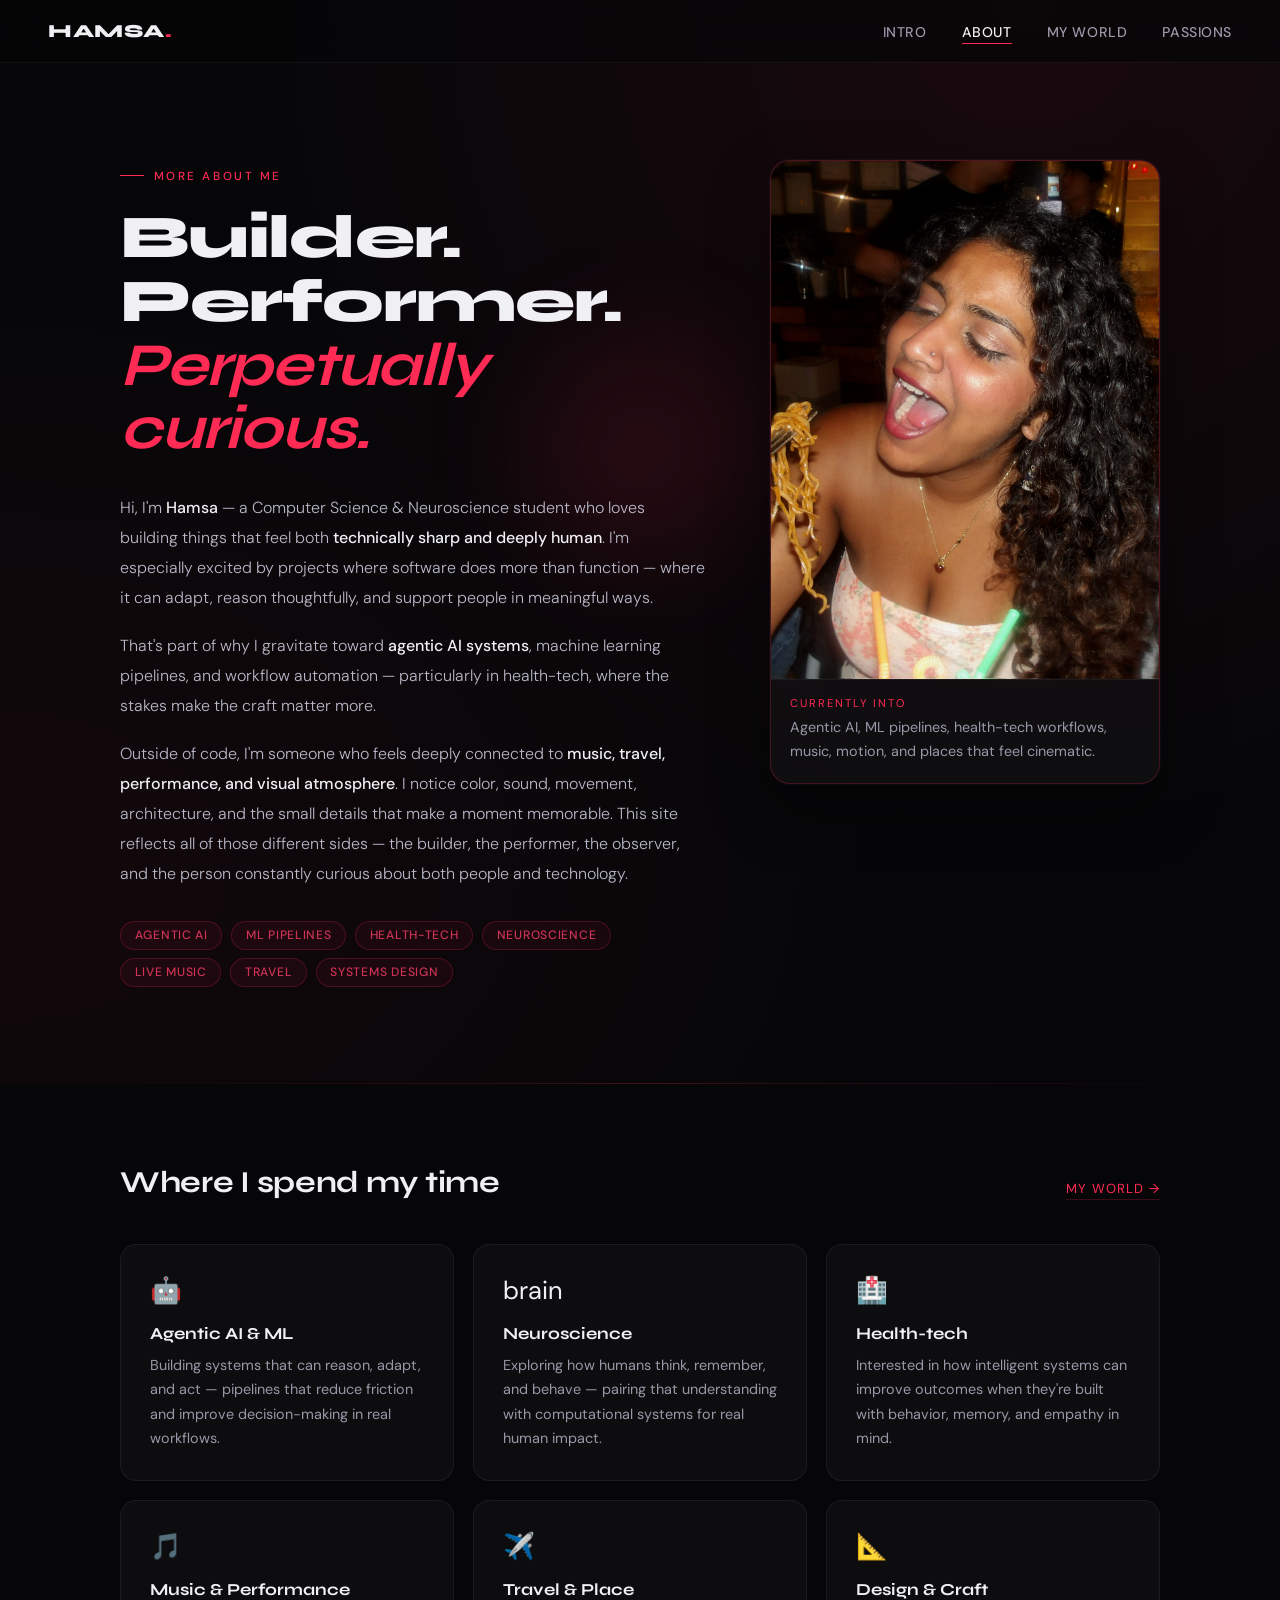
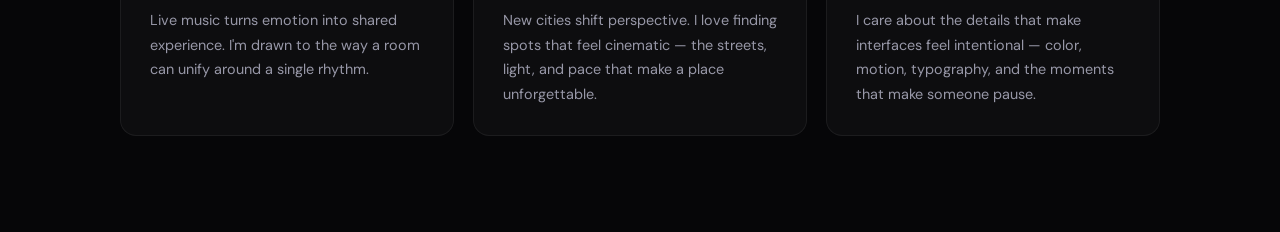
==== home.html @ f6004023 "Remove stats strip and associated CSS styles Removed the stats strip and related styles from the hom" ====
<!DOCTYPE html>
<html lang="en">
<head>
  <meta charset="UTF-8">
  <meta name="viewport" content="width=device-width, initial-scale=1.0">
  <title>Hamsa | Home</title>
  <link rel="preconnect" href="https://fonts.googleapis.com">
  <link rel="preconnect" href="https://fonts.gstatic.com" crossorigin>
  <link href="https://fonts.googleapis.com/css2?family=Syne:wght@400;500;600;700;800&family=DM+Sans:ital,wght@0,300;0,400;0,500;1,300&display=swap" rel="stylesheet">
  <style>
    *, *::before, *::after {
      box-sizing: border-box;
      margin: 0;
      padding: 0;
    }

    :root {
      --red: #ff2b54;
      --red-dim: rgba(255, 43, 84, 0.18);
      --red-line: rgba(255, 43, 84, 0.22);
      --bg: #060608;
      --bg2: #0a0a0d;
      --text: #f0f0f4;
      --muted: #9898a8;
      --card-bg: rgba(255,255,255,0.03);
    }

    html {
      scroll-behavior: smooth;
    }

    body {
      font-family: 'DM Sans', sans-serif;
      background: var(--bg);
      color: var(--text);
      min-height: 100vh;
      overflow-x: hidden;
    }

    /* ── Ambient cursor glow ── */
    #pageGlow {
      position: fixed;
      width: 380px;
      height: 380px;
      border-radius: 50%;
      background: radial-gradient(circle, rgba(255,43,84,0.13) 0%, rgba(255,43,84,0.05) 40%, transparent 70%);
      filter: blur(32px);
      pointer-events: none;
      transform: translate(-50%, -50%);
      left: 50%; top: 50%;
      z-index: 0;
      transition: left 0.08s, top 0.08s;
    }

    /* ── Nav ── */
    nav {
      position: fixed;
      top: 0; left: 0; right: 0;
      z-index: 100;
      display: flex;
      align-items: center;
      justify-content: space-between;
      padding: 1.25rem 3rem;
      background: rgba(6,6,8,0.72);
      backdrop-filter: blur(18px);
      -webkit-backdrop-filter: blur(18px);
      border-bottom: 1px solid rgba(255,255,255,0.05);
    }

    .nav-logo {
      font-family: 'Syne', sans-serif;
      font-weight: 800;
      font-size: 1.15rem;
      letter-spacing: 0.04em;
      color: var(--text);
      text-decoration: none;
    }

    .nav-logo span {
      color: var(--red);
    }

    .nav-links {
      display: flex;
      gap: 2.2rem;
      list-style: none;
    }

    .nav-links a {
      font-size: 0.88rem;
      font-weight: 500;
      color: var(--muted);
      text-decoration: none;
      letter-spacing: 0.04em;
      text-transform: uppercase;
      transition: color 0.2s;
      position: relative;
    }

    .nav-links a::after {
      content: '';
      position: absolute;
      bottom: -3px; left: 0;
      width: 0; height: 1px;
      background: var(--red);
      transition: width 0.25s ease;
    }

    .nav-links a:hover,
    .nav-links a.active {
      color: var(--text);
    }

    .nav-links a:hover::after,
    .nav-links a.active::after {
      width: 100%;
    }

    /* ── Layout ── */
    .container {
      max-width: 1120px;
      margin: 0 auto;
      padding: 0 2.5rem;
      position: relative;
      z-index: 1;
    }

    /* ── About Hero ── */
    .about-hero {
      padding: 10rem 0 6rem;
      background:
        radial-gradient(ellipse at 80% 0%, rgba(255,43,84,0.08) 0%, transparent 55%),
        radial-gradient(ellipse at 0% 80%, rgba(255,43,84,0.05) 0%, transparent 50%);
    }

    .about-grid {
      display: grid;
      grid-template-columns: 1.2fr 0.8fr;
      gap: 4rem;
      align-items: start;
    }

    /* ── Left copy ── */
    .eyebrow {
      display: inline-flex;
      align-items: center;
      gap: 0.6rem;
      font-size: 0.73rem;
      font-weight: 500;
      letter-spacing: 0.22em;
      text-transform: uppercase;
      color: var(--red);
      margin-bottom: 1.4rem;
    }

    .eyebrow::before {
      content: '';
      display: block;
      width: 24px; height: 1px;
      background: var(--red);
    }

    .about-heading {
      font-family: 'Syne', sans-serif;
      font-weight: 800;
      font-size: clamp(2.4rem, 5vw, 3.8rem);
      line-height: 1.05;
      letter-spacing: -0.02em;
      color: var(--text);
      margin-bottom: 2rem;
    }

    .about-heading em {
      font-style: italic;
      font-weight: 700;
      color: var(--red);
    }

    .about-body p {
      font-size: 1rem;
      line-height: 1.88;
      color: #b8b8c8;
      margin-bottom: 1.1rem;
      font-weight: 300;
    }

    .about-body p strong {
      color: var(--text);
      font-weight: 500;
    }

    /* ── Tags row ── */
    .tag-row {
      display: flex;
      flex-wrap: wrap;
      gap: 0.55rem;
      margin-top: 2rem;
    }

    .tag {
      font-size: 0.76rem;
      font-weight: 500;
      letter-spacing: 0.06em;
      padding: 0.32rem 0.85rem;
      border-radius: 99px;
      border: 1px solid var(--red-line);
      color: #cc3355;
      background: rgba(255,43,84,0.06);
      text-transform: uppercase;
    }

    /* ── Right photo card ── */
    .photo-card {
      position: sticky;
      top: 7rem;
      border-radius: 20px;
      background: var(--card-bg);
      border: 1px solid var(--red-line);
      overflow: hidden;
      box-shadow: 0 24px 60px rgba(0,0,0,0.4), 0 0 0 1px rgba(255,255,255,0.03);
    }

    .photo-card img {
      width: 100%;
      aspect-ratio: 3/4;
      object-fit: cover;
      display: block;
      filter: brightness(0.94) contrast(1.05);
    }

    .photo-caption {
      padding: 1rem 1.2rem 1.2rem;
      border-top: 1px solid rgba(255,255,255,0.05);
    }

    .caption-chip {
      font-size: 0.7rem;
      letter-spacing: 0.18em;
      text-transform: uppercase;
      color: var(--red);
      margin-bottom: 0.4rem;
    }

    .caption-body {
      font-size: 0.9rem;
      color: var(--muted);
      line-height: 1.65;
    }

    /* ── Divider ── */
    .section-divider {
      height: 1px;
      background: linear-gradient(90deg, transparent, var(--red-line), transparent);
      margin: 0 2.5rem;
    }

    /* ── Focus areas ── */
    .focus-section {
      padding: 5rem 0 6rem;
    }

    .focus-header {
      display: flex;
      align-items: flex-end;
      justify-content: space-between;
      margin-bottom: 2.8rem;
    }

    .section-title {
      font-family: 'Syne', sans-serif;
      font-weight: 700;
      font-size: 1.9rem;
      letter-spacing: -0.01em;
      color: var(--text);
    }

    .see-more {
      font-size: 0.82rem;
      color: var(--red);
      text-decoration: none;
      letter-spacing: 0.08em;
      text-transform: uppercase;
      border-bottom: 1px solid var(--red-line);
      padding-bottom: 2px;
      transition: border-color 0.2s;
    }

    .see-more:hover {
      border-color: var(--red);
    }

    .focus-cards {
      display: grid;
      grid-template-columns: repeat(3, 1fr);
      gap: 1.2rem;
    }

    .focus-card {
      background: var(--card-bg);
      border: 1px solid rgba(255,255,255,0.06);
      border-radius: 16px;
      padding: 1.8rem;
      transition: border-color 0.25s, transform 0.25s;
      position: relative;
      overflow: hidden;
    }

    .focus-card::before {
      content: '';
      position: absolute;
      inset: 0;
      background: radial-gradient(circle at top left, rgba(255,43,84,0.08), transparent 60%);
      opacity: 0;
      transition: opacity 0.3s;
    }

    .focus-card:hover {
      border-color: var(--red-line);
      transform: translateY(-3px);
    }

    .focus-card:hover::before {
      opacity: 1;
    }

    .card-icon {
      font-size: 1.6rem;
      margin-bottom: 1rem;
    }

    .card-title {
      font-family: 'Syne', sans-serif;
      font-weight: 700;
      font-size: 1.05rem;
      color: var(--text);
      margin-bottom: 0.55rem;
    }

    .card-desc {
      font-size: 0.9rem;
      color: var(--muted);
      line-height: 1.7;
    }

    /* ── Footer ── */
    footer {
      position: relative;
      z-index: 1;
      border-top: 1px solid rgba(255,255,255,0.05);
      padding: 2rem 2.5rem;
      display: flex;
      align-items: center;
      justify-content: space-between;
    }

    .footer-note {
      font-size: 0.82rem;
      color: var(--muted);
    }

    .footer-mark {
      font-family: 'Syne', sans-serif;
      font-weight: 700;
      font-size: 0.88rem;
      color: var(--muted);
      letter-spacing: 0.06em;
    }

    .footer-mark span { color: var(--red); }

    /* ── Fade-in animation ── */
    .fade-up {
      opacity: 0;
      transform: translateY(22px);
      animation: fadeUp 0.7s ease forwards;
    }

    .fade-up:nth-child(1) { animation-delay: 0.1s; }
    .fade-up:nth-child(2) { animation-delay: 0.22s; }
    .fade-up:nth-child(3) { animation-delay: 0.34s; }

    @keyframes fadeUp {
      to { opacity: 1; transform: none; }
    }

    /* ── Responsive ── */
    @media (max-width: 960px) {
      nav { padding: 1rem 1.5rem; }
      .about-grid { grid-template-columns: 1fr; gap: 2.5rem; }
      .photo-card { position: static; }
      .photo-card img { aspect-ratio: 4/3; }
      .stats-grid { grid-template-columns: repeat(2, 1fr); }
      .focus-cards { grid-template-columns: 1fr 1fr; }
    }

    @media (max-width: 600px) {
      .container { padding: 0 1.2rem; }
      .about-hero { padding: 8rem 0 4rem; }
      .stats-grid { grid-template-columns: 1fr 1fr; }
      .focus-cards { grid-template-columns: 1fr; }
      nav { padding: 1rem 1.2rem; }
      .nav-links { gap: 1.2rem; }
      footer { flex-direction: column; gap: 0.5rem; text-align: center; }
    }
  </style>
</head>
<body>

  <div id="pageGlow"></div>

  <!-- Nav -->
  <nav>
    <a href="index.html" class="nav-logo">HAMSA<span>.</span></a>
    <ul class="nav-links">
      <li><a href="index.html">Intro</a></li>
      <li><a href="home.html" class="active">About</a></li>
      <li><a href="interests.html">My World</a></li>
      <li><a href="passions.html">Passions</a></li>
    </ul>
  </nav>

  <!-- About Hero -->
  <section class="about-hero">
    <div class="container">
      <div class="about-grid">

        <!-- Left: copy -->
        <div class="about-copy">
          <p class="eyebrow fade-up">More about me</p>

          <h1 class="about-heading fade-up">
            Builder. Performer.<br>
            <em>Perpetually curious.</em>
          </h1>

          <div class="about-body fade-up">
            <p>
              Hi, I'm <strong>Hamsa</strong> — a Computer Science &amp; Neuroscience student who loves
              building things that feel both <strong>technically sharp and deeply human</strong>.
              I'm especially excited by projects where software does more than function —
              where it can adapt, reason thoughtfully, and support people in meaningful ways.
            </p>
            <p>
              That's part of why I gravitate toward <strong>agentic AI systems</strong>, machine learning
              pipelines, and workflow automation — particularly in health-tech, where the stakes
              make the craft matter more.
            </p>
            <p>
              Outside of code, I'm someone who feels deeply connected to <strong>music, travel,
              performance, and visual atmosphere</strong>. I notice color, sound, movement,
              architecture, and the small details that make a moment memorable. This site
              reflects all of those different sides — the builder, the performer, the observer,
              and the person constantly curious about both people and technology.
            </p>
          </div>

          <div class="tag-row">
            <span class="tag">Agentic AI</span>
            <span class="tag">ML Pipelines</span>
            <span class="tag">Health-tech</span>
            <span class="tag">Neuroscience</span>
            <span class="tag">Live Music</span>
            <span class="tag">Travel</span>
            <span class="tag">Systems Design</span>
          </div>
        </div>

        <!-- Right: photo card -->
        <div class="photo-card">
          <img src="IMG_5061.JPG" alt="Hamsa">
          <div class="photo-caption">
            <p class="caption-chip">Currently into</p>
            <p class="caption-body">
              Agentic AI, ML pipelines, health-tech workflows,
              music, motion, and places that feel cinematic.
            </p>
          </div>
        </div>

      </div>
    </div>
  </section>

  <div class="section-divider"></div>

  
  <!-- Focus areas -->
  <section class="focus-section">
    <div class="container">
      <div class="focus-header">
        <h2 class="section-title">Where I spend my time</h2>
        <a href="interests.html" class="see-more">My World →</a>
      </div>

      <div class="focus-cards">
        <div class="focus-card">
          <div class="card-icon">🤖</div>
          <div class="card-title">Agentic AI & ML</div>
          <p class="card-desc">Building systems that can reason, adapt, and act — pipelines that reduce friction and improve decision-making in real workflows.</p>
        </div>
        <div class="focus-card">
          <div class="card-icon">brain</div>
          <div class="card-title">Neuroscience</div>
          <p class="card-desc">Exploring how humans think, remember, and behave — pairing that understanding with computational systems for real human impact.</p>
        </div>
        <div class="focus-card">
          <div class="card-icon">🏥</div>
          <div class="card-title">Health-tech</div>
          <p class="card-desc">Interested in how intelligent systems can improve outcomes when they're built with behavior, memory, and empathy in mind.</p>
        </div>
        <div class="focus-card">
          <div class="card-icon">🎵</div>
          <div class="card-title">Music & Performance</div>
          <p class="card-desc">Live music turns emotion into shared experience. I'm drawn to the way a room can unify around a single rhythm.</p>
        </div>
        <div class="focus-card">
          <div class="card-icon">✈️</div>
          <div class="card-title">Travel & Place</div>
          <p class="card-desc">New cities shift perspective. I love finding spots that feel cinematic — the streets, light, and pace that make a place unforgettable.</p>
        </div>
        <div class="focus-card">
          <div class="card-icon">📐</div>
          <div class="card-title">Design & Craft</div>
          <p class="card-desc">I care about the details that make interfaces feel intentional — color, motion, typography, and the moments that make someone pause.</p>
        </div>
      </div>
    </div>
  </section>

 
  <script>
    // Cursor glow
    const glow = document.getElementById('pageGlow');
    document.addEventListener('mousemove', e => {
      glow.style.left = e.clientX + 'px';
      glow.style.top  = e.clientY + 'px';
    });
  </script>
</body>
</html>
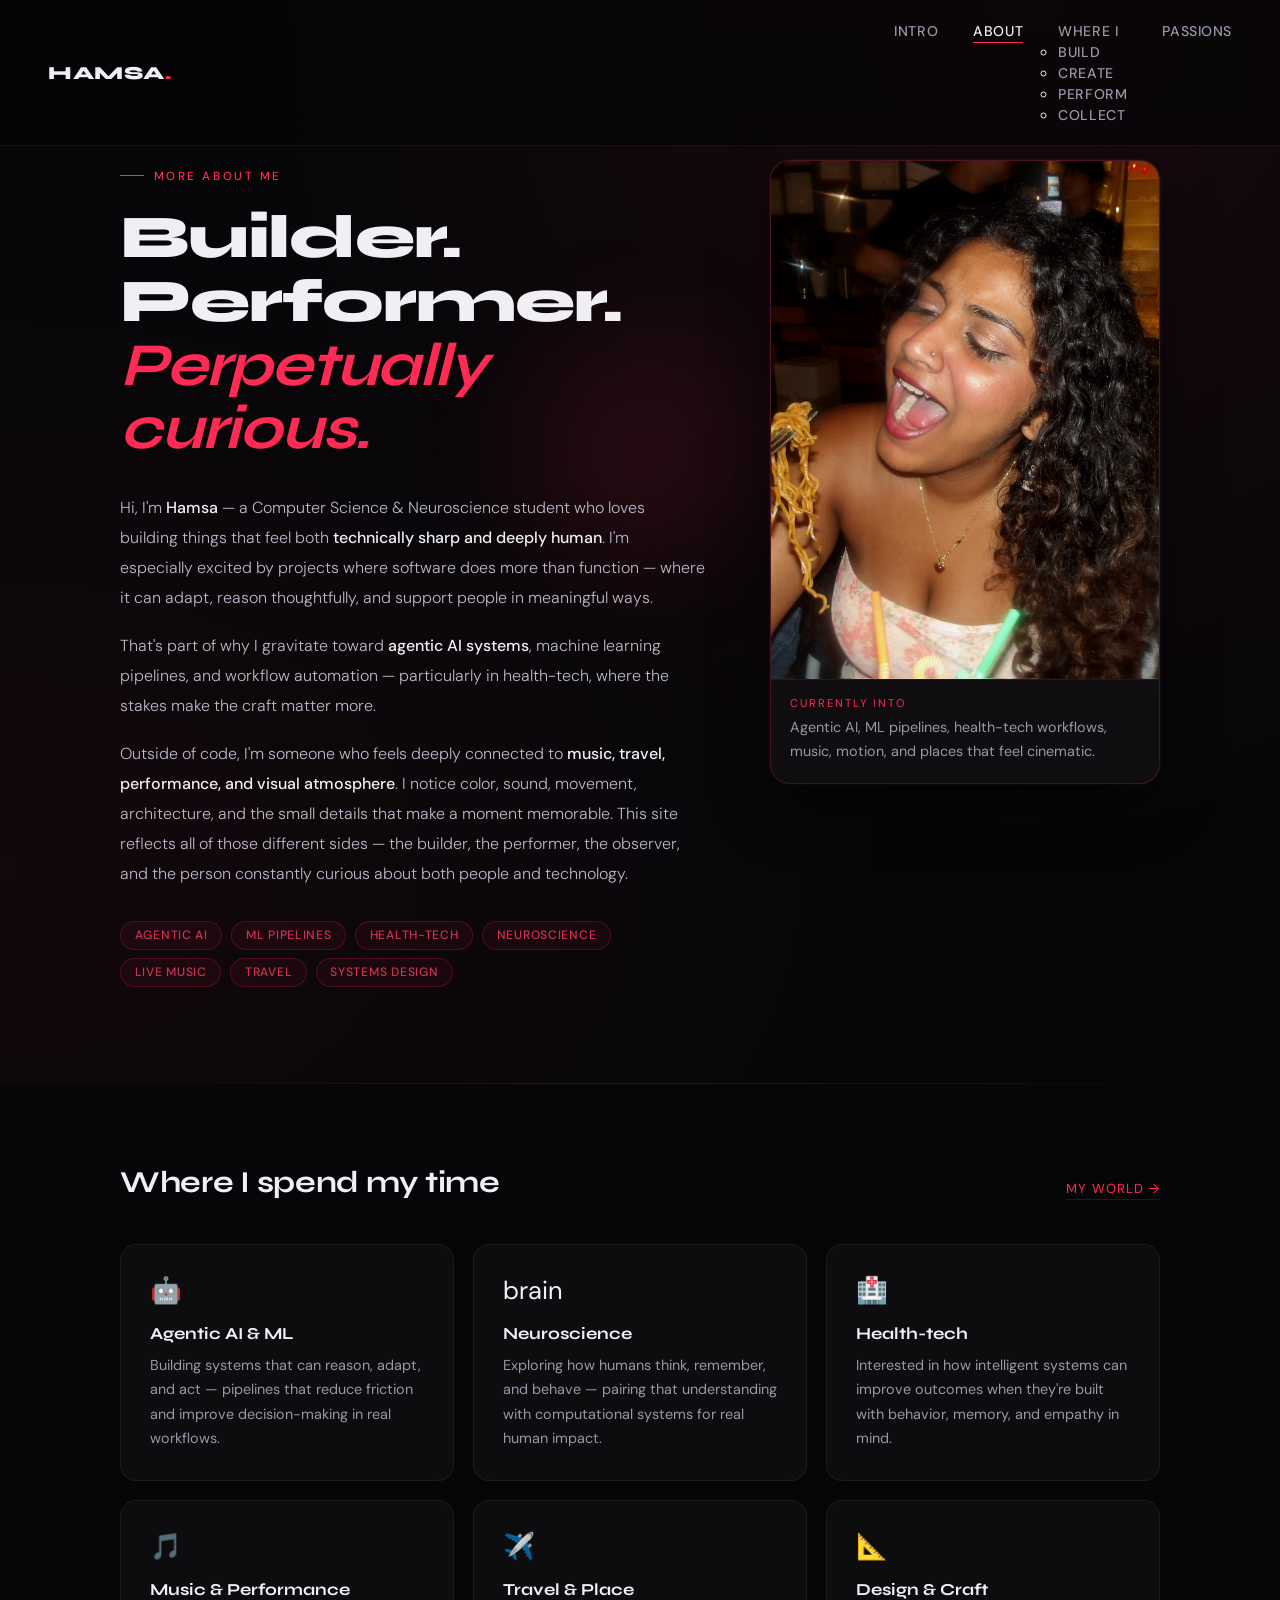
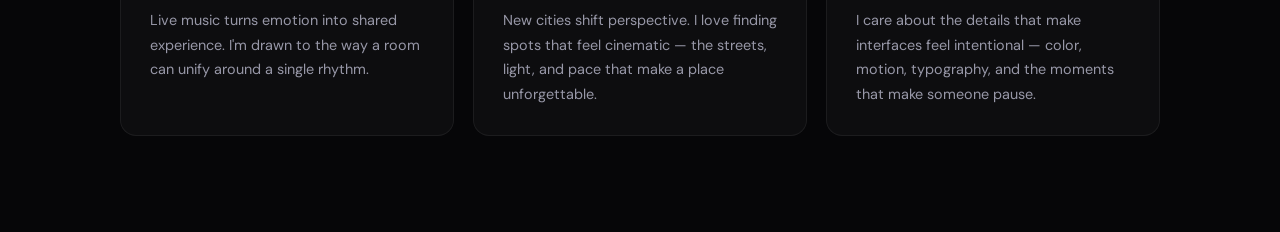
==== commit 58723ba5: "Update home.html" ====
--- a/home.html
+++ b/home.html
@@ -52,6 +52,7 @@
       transition: left 0.08s, top 0.08s;
     }
 
+    
     /* ── Nav ── */
     nav {
       position: fixed;
@@ -408,16 +409,27 @@
 
   <div id="pageGlow"></div>
 
-  <!-- Nav -->
-  <nav>
-    <a href="index.html" class="nav-logo">HAMSA<span>.</span></a>
-    <ul class="nav-links">
-      <li><a href="index.html">Intro</a></li>
-      <li><a href="home.html" class="active">About</a></li>
-      <li><a href="interests.html">My World</a></li>
-      <li><a href="passions.html">Passions</a></li>
-    </ul>
-  </nav>
+ <!-- Nav -->
+<nav>
+  <a href="index.html" class="nav-logo">HAMSA<span>.</span></a>
+
+  <ul class="nav-links">
+    <li><a href="index.html">Intro</a></li>
+    <li><a href="home.html" class="active">About</a></li>
+
+    <li class="dropdown">
+      <a href="interests.html">Where I</a>
+      <ul class="dropdown-menu">
+        <li><a href="build.html">Build</a></li>
+        <li><a href="create.html">Create</a></li>
+        <li><a href="perform.html">Perform</a></li>
+        <li><a href="perform.html">Collect</a></li>
+      </ul>
+    </li>
+
+    <li><a href="passions.html">Passions</a></li>
+  </ul>
+</nav>
 
   <!-- About Hero -->
   <section class="about-hero">
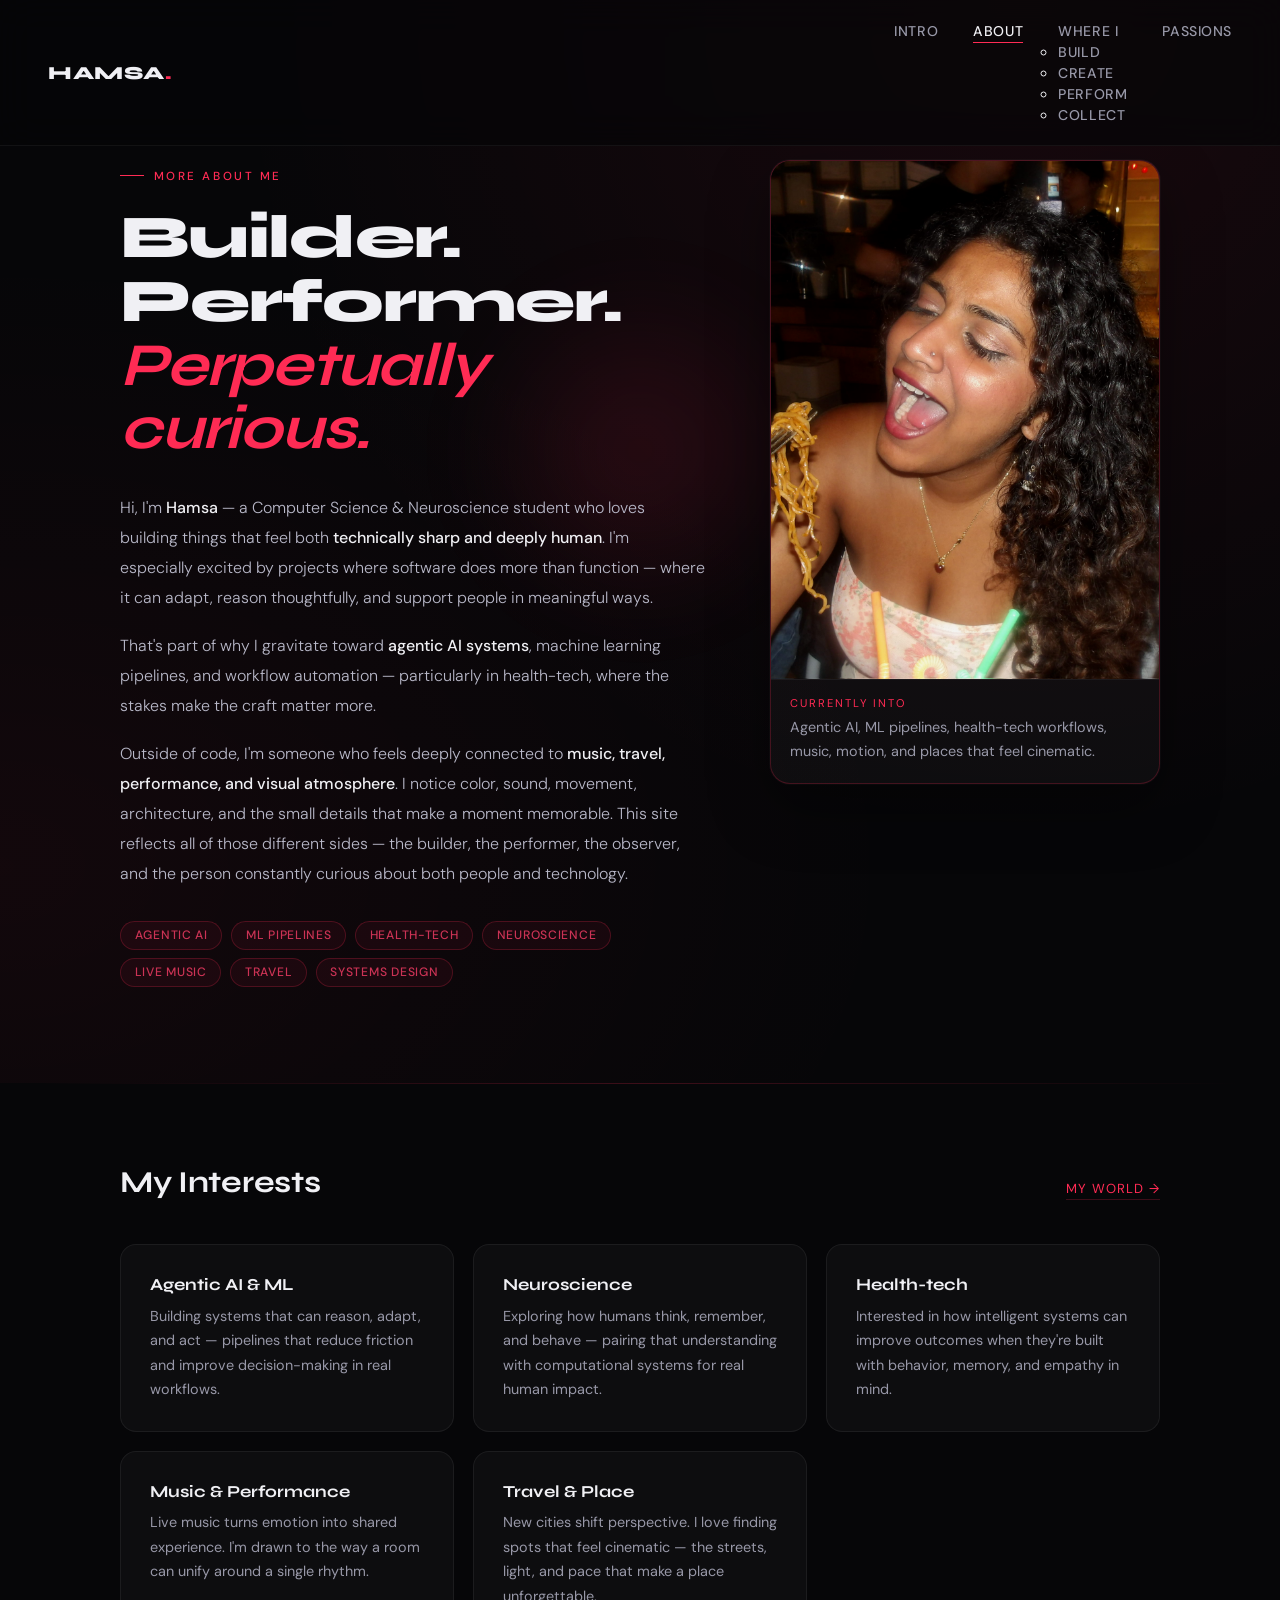
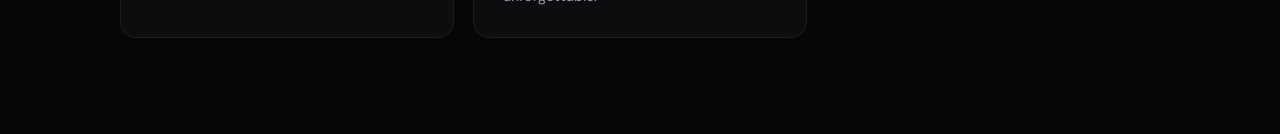
==== commit 6ea9179a: "Update home.html" ====
--- a/home.html
+++ b/home.html
@@ -500,40 +500,30 @@
   <section class="focus-section">
     <div class="container">
       <div class="focus-header">
-        <h2 class="section-title">Where I spend my time</h2>
+        <h2 class="section-title">My Interests</h2>
         <a href="interests.html" class="see-more">My World →</a>
       </div>
 
       <div class="focus-cards">
         <div class="focus-card">
-          <div class="card-icon">🤖</div>
           <div class="card-title">Agentic AI & ML</div>
           <p class="card-desc">Building systems that can reason, adapt, and act — pipelines that reduce friction and improve decision-making in real workflows.</p>
         </div>
         <div class="focus-card">
-          <div class="card-icon">brain</div>
           <div class="card-title">Neuroscience</div>
           <p class="card-desc">Exploring how humans think, remember, and behave — pairing that understanding with computational systems for real human impact.</p>
         </div>
         <div class="focus-card">
-          <div class="card-icon">🏥</div>
           <div class="card-title">Health-tech</div>
           <p class="card-desc">Interested in how intelligent systems can improve outcomes when they're built with behavior, memory, and empathy in mind.</p>
         </div>
         <div class="focus-card">
-          <div class="card-icon">🎵</div>
           <div class="card-title">Music & Performance</div>
           <p class="card-desc">Live music turns emotion into shared experience. I'm drawn to the way a room can unify around a single rhythm.</p>
         </div>
         <div class="focus-card">
-          <div class="card-icon">✈️</div>
           <div class="card-title">Travel & Place</div>
           <p class="card-desc">New cities shift perspective. I love finding spots that feel cinematic — the streets, light, and pace that make a place unforgettable.</p>
-        </div>
-        <div class="focus-card">
-          <div class="card-icon">📐</div>
-          <div class="card-title">Design & Craft</div>
-          <p class="card-desc">I care about the details that make interfaces feel intentional — color, motion, typography, and the moments that make someone pause.</p>
         </div>
       </div>
     </div>
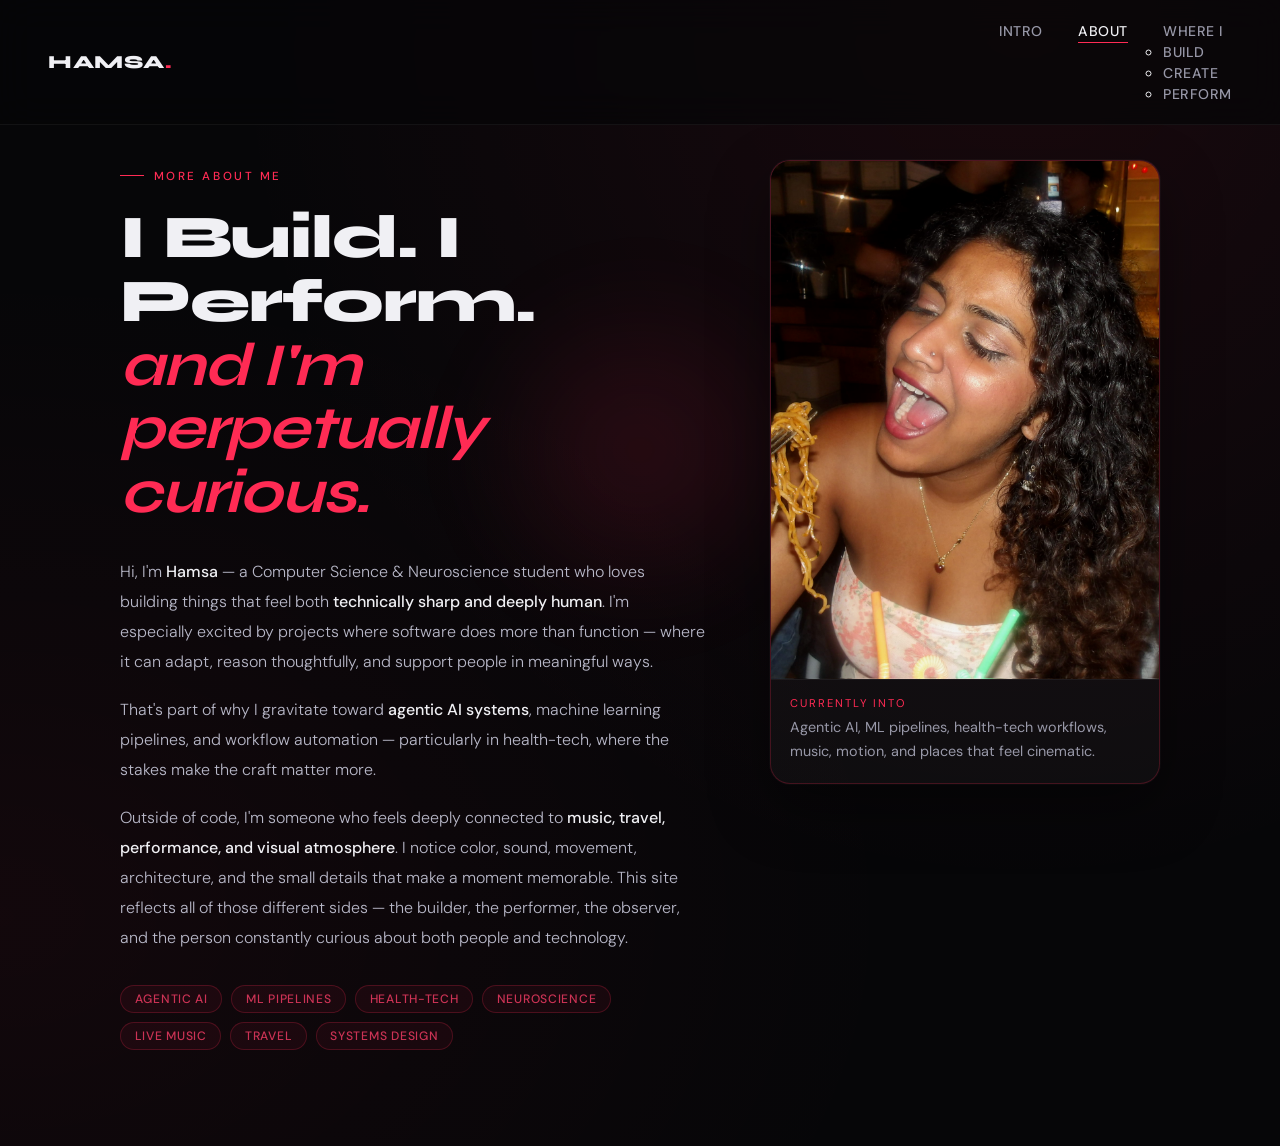
==== commit 0b84724c: "Update home.html" ====
--- a/home.html
+++ b/home.html
@@ -423,11 +423,8 @@
         <li><a href="build.html">Build</a></li>
         <li><a href="create.html">Create</a></li>
         <li><a href="perform.html">Perform</a></li>
-        <li><a href="perform.html">Collect</a></li>
       </ul>
     </li>
-
-    <li><a href="passions.html">Passions</a></li>
   </ul>
 </nav>
 
@@ -441,8 +438,8 @@
           <p class="eyebrow fade-up">More about me</p>
 
           <h1 class="about-heading fade-up">
-            Builder. Performer.<br>
-            <em>Perpetually curious.</em>
+            I Build. I Perform.<br>
+            <em>and I'm perpetually curious.</em>
           </h1>
 
           <div class="about-body fade-up">
@@ -493,42 +490,6 @@
     </div>
   </section>
 
-  <div class="section-divider"></div>
-
-  
-  <!-- Focus areas -->
-  <section class="focus-section">
-    <div class="container">
-      <div class="focus-header">
-        <h2 class="section-title">My Interests</h2>
-        <a href="interests.html" class="see-more">My World →</a>
-      </div>
-
-      <div class="focus-cards">
-        <div class="focus-card">
-          <div class="card-title">Agentic AI & ML</div>
-          <p class="card-desc">Building systems that can reason, adapt, and act — pipelines that reduce friction and improve decision-making in real workflows.</p>
-        </div>
-        <div class="focus-card">
-          <div class="card-title">Neuroscience</div>
-          <p class="card-desc">Exploring how humans think, remember, and behave — pairing that understanding with computational systems for real human impact.</p>
-        </div>
-        <div class="focus-card">
-          <div class="card-title">Health-tech</div>
-          <p class="card-desc">Interested in how intelligent systems can improve outcomes when they're built with behavior, memory, and empathy in mind.</p>
-        </div>
-        <div class="focus-card">
-          <div class="card-title">Music & Performance</div>
-          <p class="card-desc">Live music turns emotion into shared experience. I'm drawn to the way a room can unify around a single rhythm.</p>
-        </div>
-        <div class="focus-card">
-          <div class="card-title">Travel & Place</div>
-          <p class="card-desc">New cities shift perspective. I love finding spots that feel cinematic — the streets, light, and pace that make a place unforgettable.</p>
-        </div>
-      </div>
-    </div>
-  </section>
-
  
   <script>
     // Cursor glow
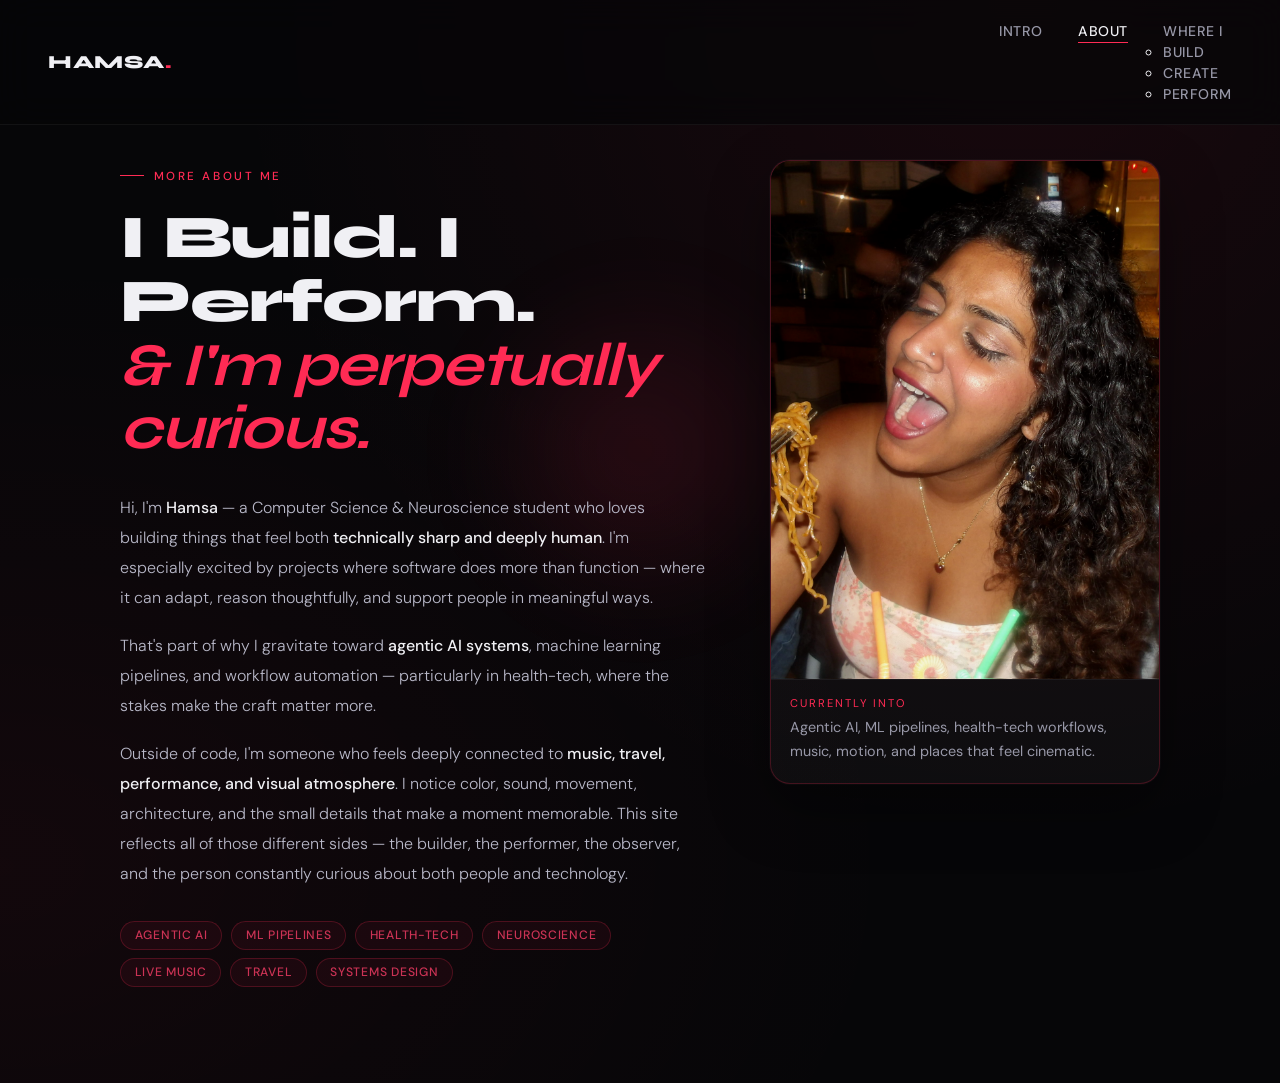
==== commit 530fd252: "Update home.html" ====
--- a/home.html
+++ b/home.html
@@ -439,7 +439,7 @@
 
           <h1 class="about-heading fade-up">
             I Build. I Perform.<br>
-            <em>and I'm perpetually curious.</em>
+            <em>& I'm perpetually curious.</em>
           </h1>
 
           <div class="about-body fade-up">
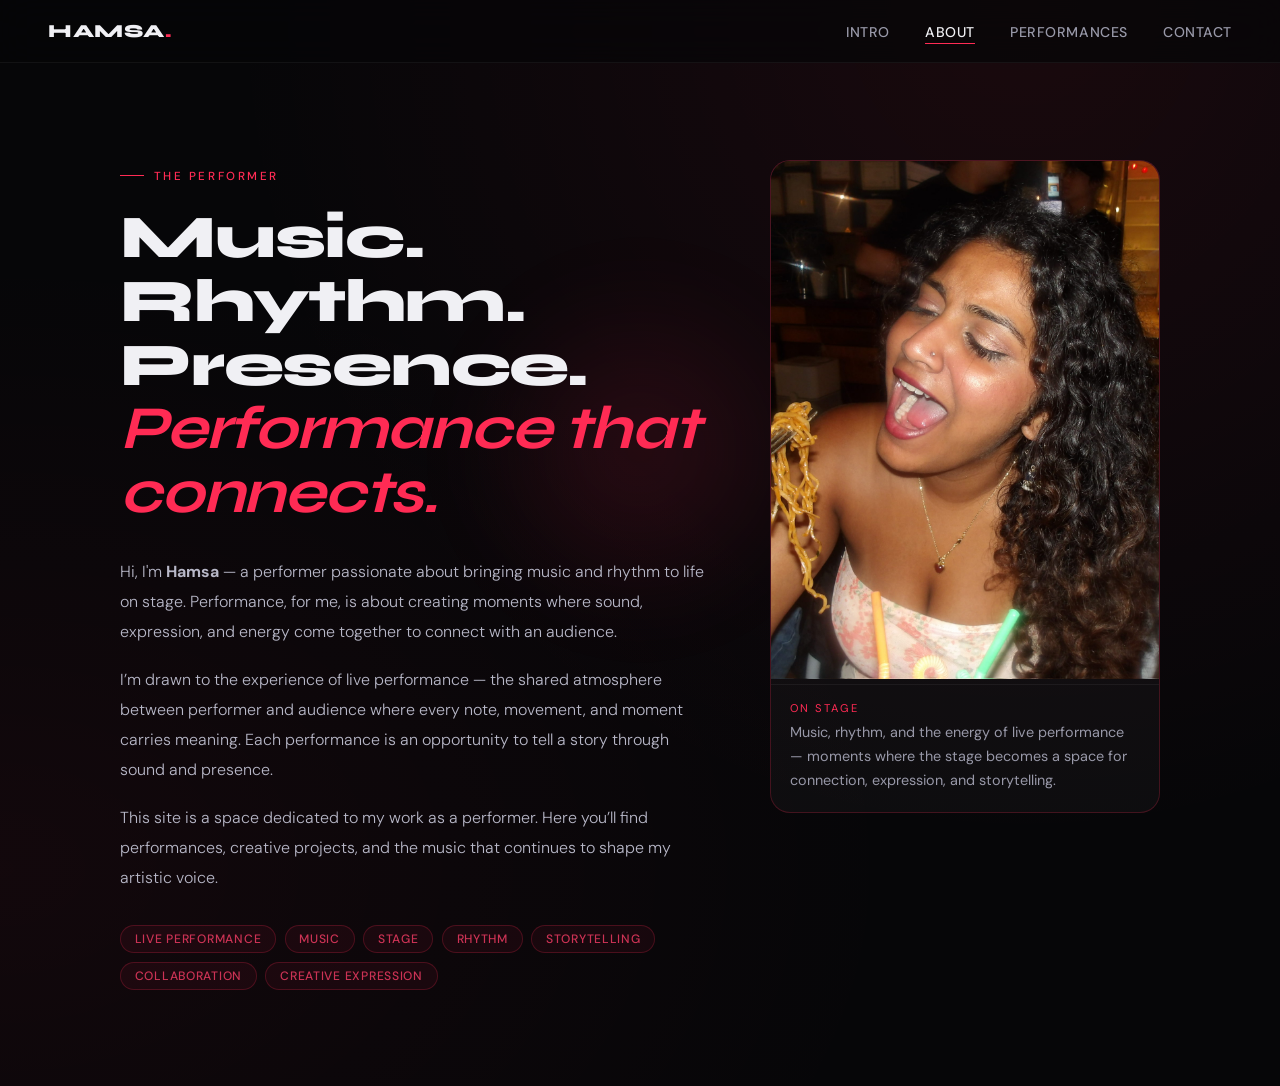
==== commit 44e45654: "Update home.html" ====
--- a/home.html
+++ b/home.html
@@ -8,11 +8,8 @@
   <link rel="preconnect" href="https://fonts.gstatic.com" crossorigin>
   <link href="https://fonts.googleapis.com/css2?family=Syne:wght@400;500;600;700;800&family=DM+Sans:ital,wght@0,300;0,400;0,500;1,300&display=swap" rel="stylesheet">
   <style>
-    *, *::before, *::after {
-      box-sizing: border-box;
-      margin: 0;
-      padding: 0;
-    }
+/* ALL YOUR ORIGINAL CSS IS UNCHANGED */
+    *, *::before, *::after { box-sizing: border-box; margin: 0; padding: 0; }
 
     :root {
       --red: #ff2b54;
@@ -25,9 +22,7 @@
       --card-bg: rgba(255,255,255,0.03);
     }
 
-    html {
-      scroll-behavior: smooth;
-    }
+    html { scroll-behavior: smooth; }
 
     body {
       font-family: 'DM Sans', sans-serif;
@@ -37,7 +32,6 @@
       overflow-x: hidden;
     }
 
-    /* ── Ambient cursor glow ── */
     #pageGlow {
       position: fixed;
       width: 380px;
@@ -52,8 +46,6 @@
       transition: left 0.08s, top 0.08s;
     }
 
-    
-    /* ── Nav ── */
     nav {
       position: fixed;
       top: 0; left: 0; right: 0;
@@ -64,7 +56,6 @@
       padding: 1.25rem 3rem;
       background: rgba(6,6,8,0.72);
       backdrop-filter: blur(18px);
-      -webkit-backdrop-filter: blur(18px);
       border-bottom: 1px solid rgba(255,255,255,0.05);
     }
 
@@ -77,9 +68,7 @@
       text-decoration: none;
     }
 
-    .nav-logo span {
-      color: var(--red);
-    }
+    .nav-logo span { color: var(--red); }
 
     .nav-links {
       display: flex;
@@ -108,16 +97,11 @@
     }
 
     .nav-links a:hover,
-    .nav-links a.active {
-      color: var(--text);
-    }
+    .nav-links a.active { color: var(--text); }
 
     .nav-links a:hover::after,
-    .nav-links a.active::after {
-      width: 100%;
-    }
-
-    /* ── Layout ── */
+    .nav-links a.active::after { width: 100%; }
+
     .container {
       max-width: 1120px;
       margin: 0 auto;
@@ -126,7 +110,6 @@
       z-index: 1;
     }
 
-    /* ── About Hero ── */
     .about-hero {
       padding: 10rem 0 6rem;
       background:
@@ -141,7 +124,6 @@
       align-items: start;
     }
 
-    /* ── Left copy ── */
     .eyebrow {
       display: inline-flex;
       align-items: center;
@@ -185,12 +167,6 @@
       font-weight: 300;
     }
 
-    .about-body p strong {
-      color: var(--text);
-      font-weight: 500;
-    }
-
-    /* ── Tags row ── */
     .tag-row {
       display: flex;
       flex-wrap: wrap;
@@ -210,7 +186,6 @@
       text-transform: uppercase;
     }
 
-    /* ── Right photo card ── */
     .photo-card {
       position: sticky;
       top: 7rem;
@@ -218,15 +193,12 @@
       background: var(--card-bg);
       border: 1px solid var(--red-line);
       overflow: hidden;
-      box-shadow: 0 24px 60px rgba(0,0,0,0.4), 0 0 0 1px rgba(255,255,255,0.03);
     }
 
     .photo-card img {
       width: 100%;
       aspect-ratio: 3/4;
       object-fit: cover;
-      display: block;
-      filter: brightness(0.94) contrast(1.05);
     }
 
     .photo-caption {
@@ -247,257 +219,83 @@
       color: var(--muted);
       line-height: 1.65;
     }
-
-    /* ── Divider ── */
-    .section-divider {
-      height: 1px;
-      background: linear-gradient(90deg, transparent, var(--red-line), transparent);
-      margin: 0 2.5rem;
-    }
-
-    /* ── Focus areas ── */
-    .focus-section {
-      padding: 5rem 0 6rem;
-    }
-
-    .focus-header {
-      display: flex;
-      align-items: flex-end;
-      justify-content: space-between;
-      margin-bottom: 2.8rem;
-    }
-
-    .section-title {
-      font-family: 'Syne', sans-serif;
-      font-weight: 700;
-      font-size: 1.9rem;
-      letter-spacing: -0.01em;
-      color: var(--text);
-    }
-
-    .see-more {
-      font-size: 0.82rem;
-      color: var(--red);
-      text-decoration: none;
-      letter-spacing: 0.08em;
-      text-transform: uppercase;
-      border-bottom: 1px solid var(--red-line);
-      padding-bottom: 2px;
-      transition: border-color 0.2s;
-    }
-
-    .see-more:hover {
-      border-color: var(--red);
-    }
-
-    .focus-cards {
-      display: grid;
-      grid-template-columns: repeat(3, 1fr);
-      gap: 1.2rem;
-    }
-
-    .focus-card {
-      background: var(--card-bg);
-      border: 1px solid rgba(255,255,255,0.06);
-      border-radius: 16px;
-      padding: 1.8rem;
-      transition: border-color 0.25s, transform 0.25s;
-      position: relative;
-      overflow: hidden;
-    }
-
-    .focus-card::before {
-      content: '';
-      position: absolute;
-      inset: 0;
-      background: radial-gradient(circle at top left, rgba(255,43,84,0.08), transparent 60%);
-      opacity: 0;
-      transition: opacity 0.3s;
-    }
-
-    .focus-card:hover {
-      border-color: var(--red-line);
-      transform: translateY(-3px);
-    }
-
-    .focus-card:hover::before {
-      opacity: 1;
-    }
-
-    .card-icon {
-      font-size: 1.6rem;
-      margin-bottom: 1rem;
-    }
-
-    .card-title {
-      font-family: 'Syne', sans-serif;
-      font-weight: 700;
-      font-size: 1.05rem;
-      color: var(--text);
-      margin-bottom: 0.55rem;
-    }
-
-    .card-desc {
-      font-size: 0.9rem;
-      color: var(--muted);
-      line-height: 1.7;
-    }
-
-    /* ── Footer ── */
-    footer {
-      position: relative;
-      z-index: 1;
-      border-top: 1px solid rgba(255,255,255,0.05);
-      padding: 2rem 2.5rem;
-      display: flex;
-      align-items: center;
-      justify-content: space-between;
-    }
-
-    .footer-note {
-      font-size: 0.82rem;
-      color: var(--muted);
-    }
-
-    .footer-mark {
-      font-family: 'Syne', sans-serif;
-      font-weight: 700;
-      font-size: 0.88rem;
-      color: var(--muted);
-      letter-spacing: 0.06em;
-    }
-
-    .footer-mark span { color: var(--red); }
-
-    /* ── Fade-in animation ── */
-    .fade-up {
-      opacity: 0;
-      transform: translateY(22px);
-      animation: fadeUp 0.7s ease forwards;
-    }
-
-    .fade-up:nth-child(1) { animation-delay: 0.1s; }
-    .fade-up:nth-child(2) { animation-delay: 0.22s; }
-    .fade-up:nth-child(3) { animation-delay: 0.34s; }
-
-    @keyframes fadeUp {
-      to { opacity: 1; transform: none; }
-    }
-
-    /* ── Responsive ── */
-    @media (max-width: 960px) {
-      nav { padding: 1rem 1.5rem; }
-      .about-grid { grid-template-columns: 1fr; gap: 2.5rem; }
-      .photo-card { position: static; }
-      .photo-card img { aspect-ratio: 4/3; }
-      .stats-grid { grid-template-columns: repeat(2, 1fr); }
-      .focus-cards { grid-template-columns: 1fr 1fr; }
-    }
-
-    @media (max-width: 600px) {
-      .container { padding: 0 1.2rem; }
-      .about-hero { padding: 8rem 0 4rem; }
-      .stats-grid { grid-template-columns: 1fr 1fr; }
-      .focus-cards { grid-template-columns: 1fr; }
-      nav { padding: 1rem 1.2rem; }
-      .nav-links { gap: 1.2rem; }
-      footer { flex-direction: column; gap: 0.5rem; text-align: center; }
-    }
   </style>
 </head>
+
 <body>
 
-  <div id="pageGlow"></div>
-
- <!-- Nav -->
+<div id="pageGlow"></div>
+
 <nav>
   <a href="index.html" class="nav-logo">HAMSA<span>.</span></a>
-
   <ul class="nav-links">
     <li><a href="index.html">Intro</a></li>
     <li><a href="home.html" class="active">About</a></li>
-
-    <li class="dropdown">
-      <a href="interests.html">Where I</a>
-      <ul class="dropdown-menu">
-        <li><a href="build.html">Build</a></li>
-        <li><a href="create.html">Create</a></li>
-        <li><a href="perform.html">Perform</a></li>
-      </ul>
-    </li>
+    <li><a href="passions.html">Performances</a></li>
+    <li><a href="contact.html">Contact</a></li>
   </ul>
 </nav>
 
-  <!-- About Hero -->
-  <section class="about-hero">
-    <div class="container">
-      <div class="about-grid">
-
-        <!-- Left: copy -->
-        <div class="about-copy">
-          <p class="eyebrow fade-up">More about me</p>
-
-          <h1 class="about-heading fade-up">
-            I Build. I Perform.<br>
-            <em>& I'm perpetually curious.</em>
-          </h1>
-
-          <div class="about-body fade-up">
-            <p>
-              Hi, I'm <strong>Hamsa</strong> — a Computer Science &amp; Neuroscience student who loves
-              building things that feel both <strong>technically sharp and deeply human</strong>.
-              I'm especially excited by projects where software does more than function —
-              where it can adapt, reason thoughtfully, and support people in meaningful ways.
-            </p>
-            <p>
-              That's part of why I gravitate toward <strong>agentic AI systems</strong>, machine learning
-              pipelines, and workflow automation — particularly in health-tech, where the stakes
-              make the craft matter more.
-            </p>
-            <p>
-              Outside of code, I'm someone who feels deeply connected to <strong>music, travel,
-              performance, and visual atmosphere</strong>. I notice color, sound, movement,
-              architecture, and the small details that make a moment memorable. This site
-              reflects all of those different sides — the builder, the performer, the observer,
-              and the person constantly curious about both people and technology.
-            </p>
-          </div>
-
-          <div class="tag-row">
-            <span class="tag">Agentic AI</span>
-            <span class="tag">ML Pipelines</span>
-            <span class="tag">Health-tech</span>
-            <span class="tag">Neuroscience</span>
-            <span class="tag">Live Music</span>
-            <span class="tag">Travel</span>
-            <span class="tag">Systems Design</span>
-          </div>
-        </div>
-
-        <!-- Right: photo card -->
-        <div class="photo-card">
-          <img src="IMG_5061.JPG" alt="Hamsa">
-          <div class="photo-caption">
-            <p class="caption-chip">Currently into</p>
-            <p class="caption-body">
-              Agentic AI, ML pipelines, health-tech workflows,
-              music, motion, and places that feel cinematic.
-            </p>
-          </div>
-        </div>
-
-      </div>
-    </div>
-  </section>
-
- 
-  <script>
-    // Cursor glow
-    const glow = document.getElementById('pageGlow');
-    document.addEventListener('mousemove', e => {
-      glow.style.left = e.clientX + 'px';
-      glow.style.top  = e.clientY + 'px';
-    });
-  </script>
+<section class="about-hero">
+<div class="container">
+<div class="about-grid">
+
+<div class="about-copy">
+
+<p class="eyebrow">The Performer</p>
+
+<h1 class="about-heading">
+Music. Rhythm. Presence.<br>
+<em>Performance that connects.</em>
+</h1>
+
+<div class="about-body">
+<p>
+Hi, I'm <strong>Hamsa</strong> — a performer passionate about bringing music and rhythm to life on stage. Performance, for me, is about creating moments where sound, expression, and energy come together to connect with an audience.
+</p>
+
+<p>
+I’m drawn to the experience of live performance — the shared atmosphere between performer and audience where every note, movement, and moment carries meaning. Each performance is an opportunity to tell a story through sound and presence.
+</p>
+
+<p>
+This site is a space dedicated to my work as a performer. Here you’ll find performances, creative projects, and the music that continues to shape my artistic voice.
+</p>
+</div>
+
+<div class="tag-row">
+<span class="tag">Live Performance</span>
+<span class="tag">Music</span>
+<span class="tag">Stage</span>
+<span class="tag">Rhythm</span>
+<span class="tag">Storytelling</span>
+<span class="tag">Collaboration</span>
+<span class="tag">Creative Expression</span>
+</div>
+
+</div>
+
+<div class="photo-card">
+<img src="IMG_5061.JPG" alt="Hamsa performing">
+<div class="photo-caption">
+<p class="caption-chip">On Stage</p>
+<p class="caption-body">
+Music, rhythm, and the energy of live performance — moments where the stage becomes a space for connection, expression, and storytelling.
+</p>
+</div>
+</div>
+
+</div>
+</div>
+</section>
+
+<script>
+const glow = document.getElementById('pageGlow');
+document.addEventListener('mousemove', e => {
+glow.style.left = e.clientX + 'px';
+glow.style.top  = e.clientY + 'px';
+});
+</script>
+
 </body>
 </html>
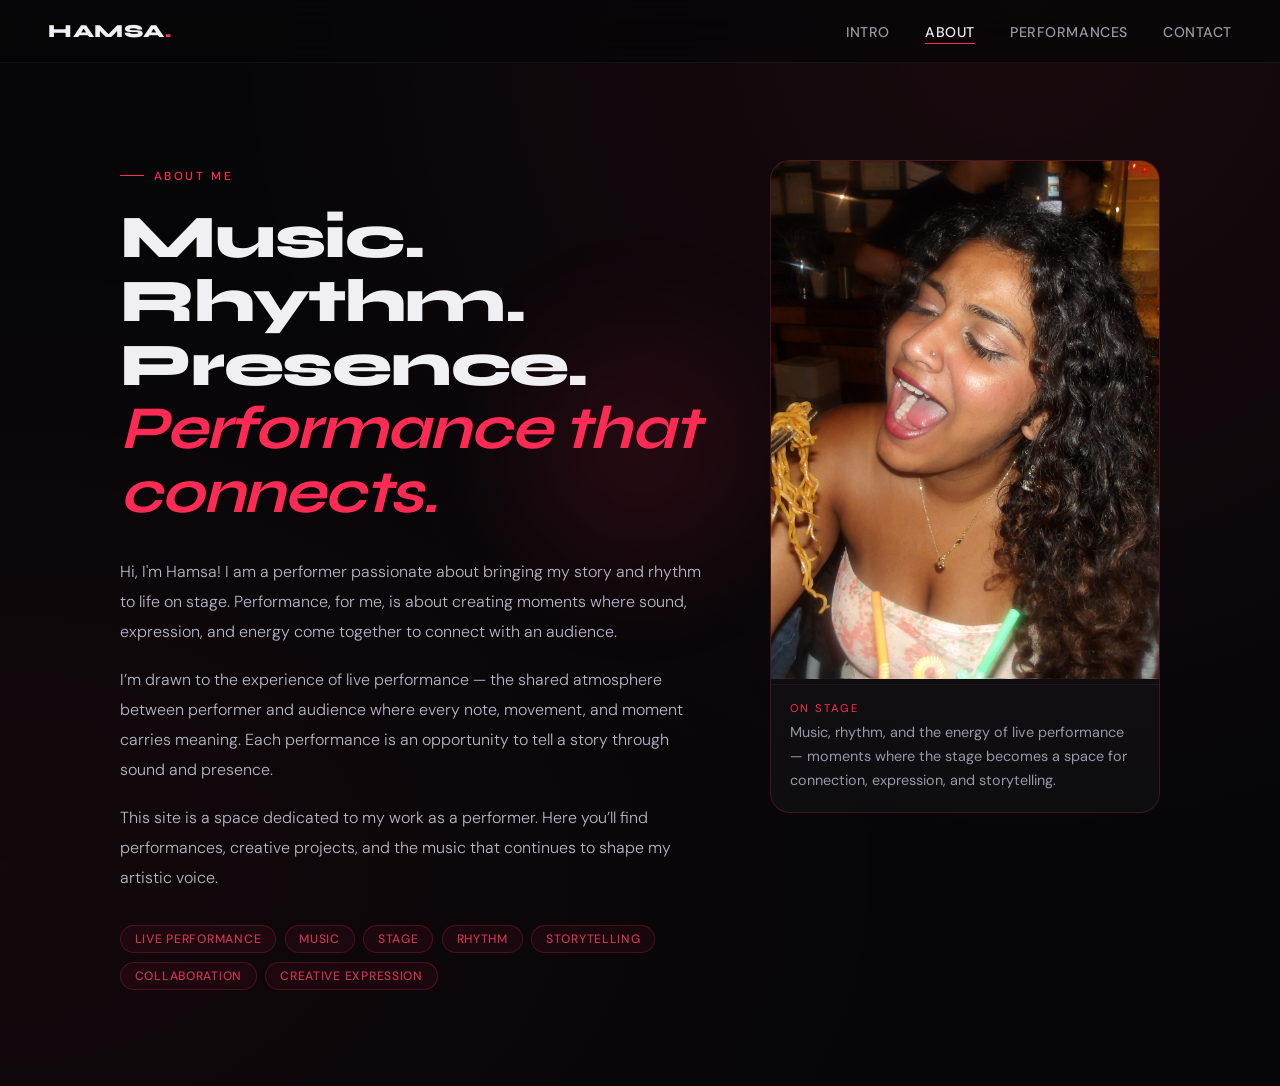
==== commit 575bc99a: "Update home.html" ====
--- a/home.html
+++ b/home.html
@@ -8,7 +8,6 @@
   <link rel="preconnect" href="https://fonts.gstatic.com" crossorigin>
   <link href="https://fonts.googleapis.com/css2?family=Syne:wght@400;500;600;700;800&family=DM+Sans:ital,wght@0,300;0,400;0,500;1,300&display=swap" rel="stylesheet">
   <style>
-/* ALL YOUR ORIGINAL CSS IS UNCHANGED */
     *, *::before, *::after { box-sizing: border-box; margin: 0; padding: 0; }
 
     :root {
@@ -242,7 +241,7 @@
 
 <div class="about-copy">
 
-<p class="eyebrow">The Performer</p>
+<p class="eyebrow">About Me</p>
 
 <h1 class="about-heading">
 Music. Rhythm. Presence.<br>
@@ -251,7 +250,7 @@
 
 <div class="about-body">
 <p>
-Hi, I'm <strong>Hamsa</strong> — a performer passionate about bringing music and rhythm to life on stage. Performance, for me, is about creating moments where sound, expression, and energy come together to connect with an audience.
+Hi, I'm Hamsa! I am a performer passionate about bringing my story and rhythm to life on stage. Performance, for me, is about creating moments where sound, expression, and energy come together to connect with an audience.
 </p>
 
 <p>
